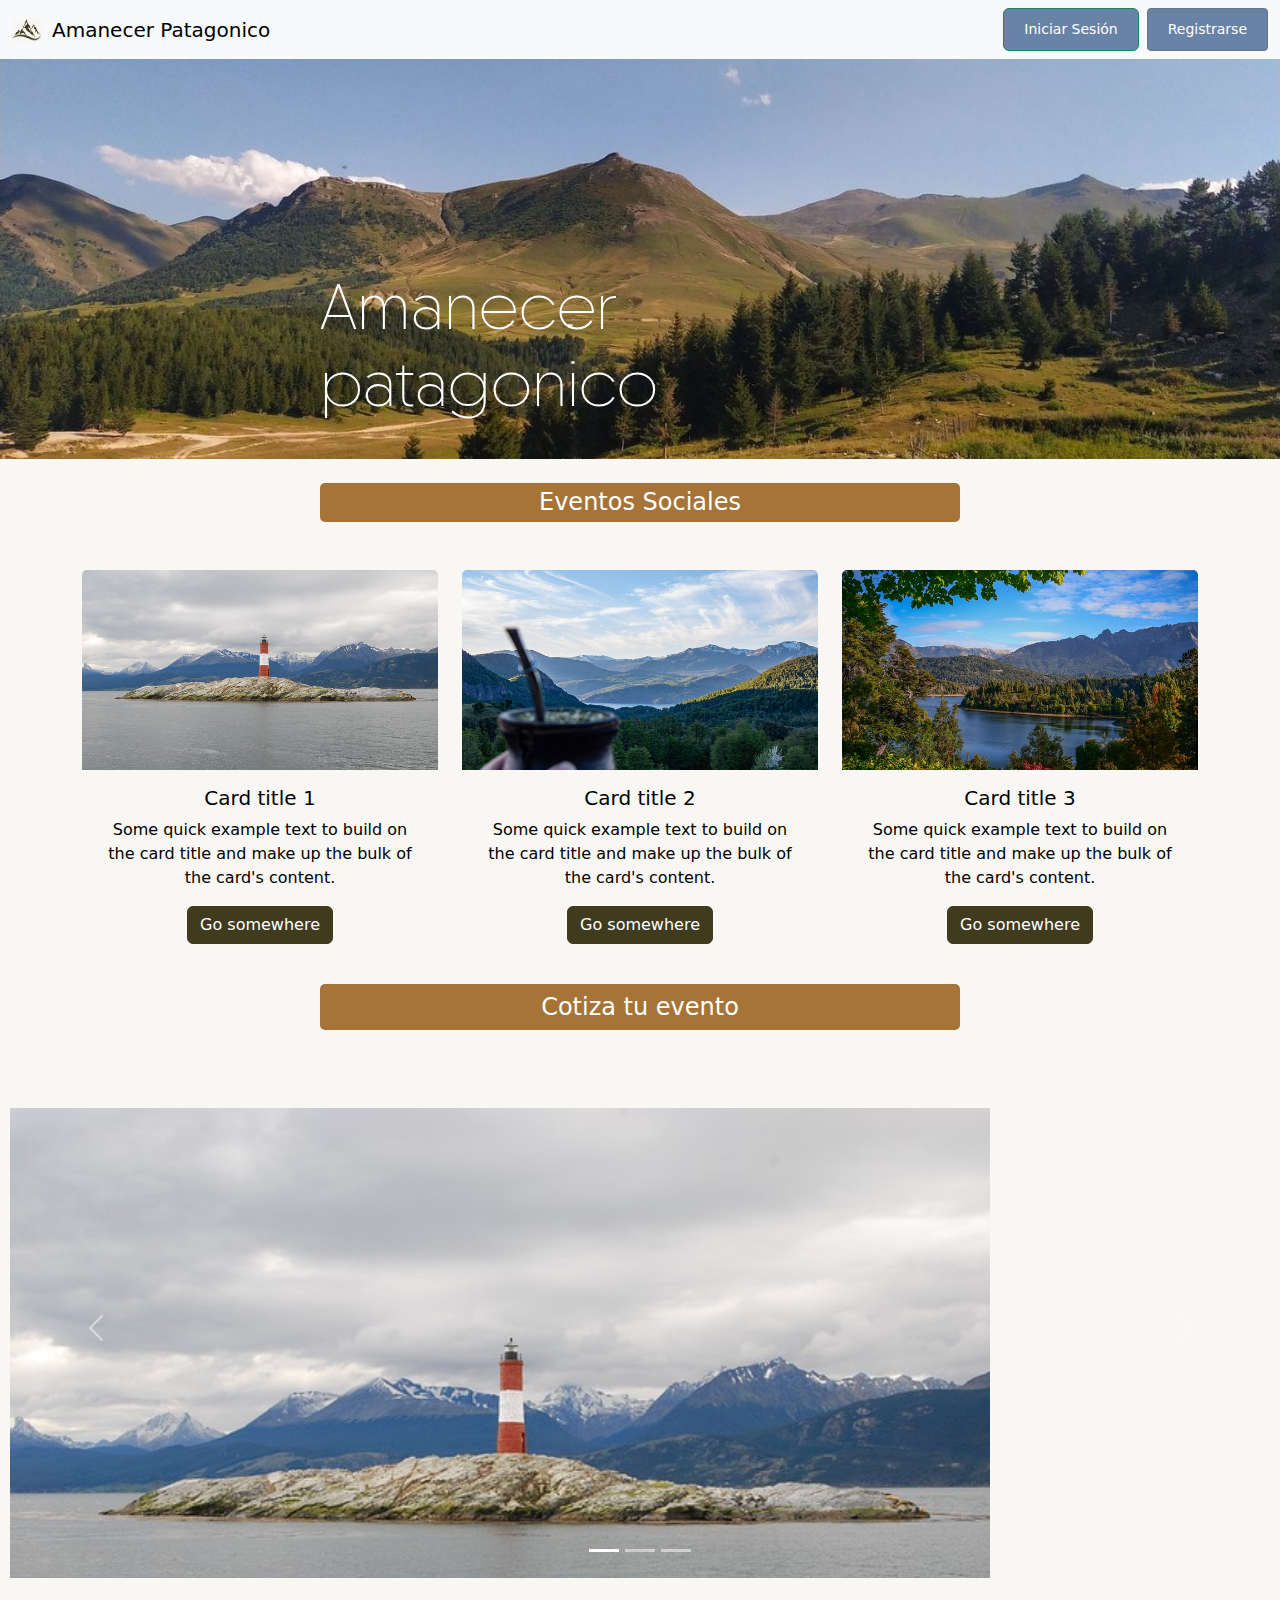
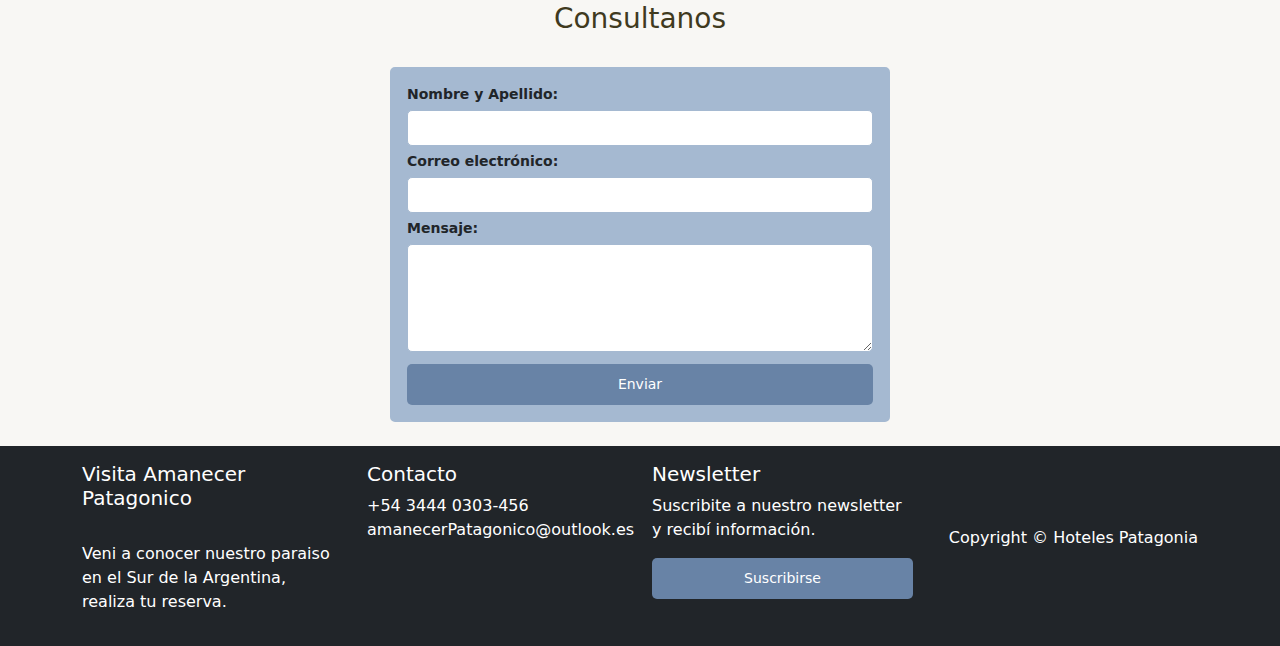
==== Amanecer Patagonico/index.html @ a2733d38 "Add files via upload" ====
<!doctype html>
  <html lang="en">
  <head>
      <meta charset="utf-8">
      <meta name="viewport" content="width=device-width, initial-scale=1">
      <title>Amanecer Patagonico</title>
      <link href="https://cdn.jsdelivr.net/npm/bootstrap@5.3.3/dist/css/bootstrap.min.css" rel="stylesheet" integrity="sha384-QWTKZyjpPEjISv5WaRU9OFeRpok6YctnYmDr5pNlyT2bRjXh0JMhjY6hW+ALEwIH" crossorigin="anonymous">
      <link rel="stylesheet" href="Estilos/estilo.css">
      <link rel="stylesheet" href="Fuentes/Chopin-Light.ttf">
  </head>
  <body>

    <nav class="navbar navbar-expand-lg bg-body-tertiary">
      <div class="container-fluid">
        <img src="Imagenes/SinLetra.png" alt="Bootstrap" width="30" height="24" style="margin-right: 10px;">

        <a class="navbar-brand" href="#">Amanecer Patagonico</a>
        
        <button class="navbar-toggler" type="button" data-bs-toggle="collapse" data-bs-target="#navbarScroll" aria-controls="navbarScroll" aria-expanded="false" aria-label="Toggle navigation">
          <span class="navbar-toggler-icon"></span>
        </button>
    
        <div class="collapse navbar-collapse justify-content-end" id="navbarScroll">
          <ul class="navbar-nav">
            <li class="nav-item">
            
              <a class="btn btn-outline-success me-2" href="inicio.html">Iniciar Sesión</a>
            </li>
            <li class="nav-item">
              <a class="btn btn-sm btn-outline-secondary" href="registrarse.html">Registrarse</a>
            </li>
          </ul>
        </div>
      </div>
    </nav>
    
  
      <div class="imagen1">
          <h1>Amanecer patagonico</h1>
          <img src="Imagenes/imagen1.jpeg" alt="imagen1">
      </div>
<br>


<h2>Eventos Sociales</h2>
<div class="container mt-5">
  <div class="row justify-content-center">
    <div class="col-4">
      <div class="card" style="width: 100%;">
        <img src="Imagenes/tarjeta1.jpg" class="card-img-top" alt="...">
        <div class="card-body">
          <h5 class="card-title">Card title 1</h5>
          <p class="card-text">Some quick example text to build on the card title and make up the bulk of the card's content.</p>
          <a href="#" class="btn btn-primary">Go somewhere</a>
        </div>
      </div>
    </div>

    <div class="col-4">
      <div class="card" style="width: 100%;">
        <img src="Imagenes/tarjeta2.jpg" class="card-img-top" alt="...">
        <div class="card-body">
          <h5 class="card-title">Card title 2</h5>
          <p class="card-text">Some quick example text to build on the card title and make up the bulk of the card's content.</p>
          <a href="#" class="btn btn-primary">Go somewhere</a>
        </div>
      </div>
    </div>

    <div class="col-4">
      <div class="card" style="width: 100%;">
        <img src="Imagenes/tarjeta3.jpg" class="card-img-top" alt="...">
        <div class="card-body">
          <h5 class="card-title">Card title 3</h5>
          <p class="card-text">Some quick example text to build on the card title and make up the bulk of the card's content.</p>
          <a href="#" class="btn btn-primary">Go somewhere</a>
        </div>
      </div>
    </div>
  </div>
</div>


<br>



<a href="#formulario" class="cotiza-button">Cotiza tu evento</a>



<br>
<br>
<div id="carouselExampleIndicators" class="carousel slide">
  <div class="carousel-indicators">
    <button type="button" data-bs-target="#carouselExampleIndicators" data-bs-slide-to="0" class="active" aria-current="true" aria-label="Slide 1"></button>
    <button type="button" data-bs-target="#carouselExampleIndicators" data-bs-slide-to="1" aria-label="Slide 2"></button>
    <button type="button" data-bs-target="#carouselExampleIndicators" data-bs-slide-to="2" aria-label="Slide 3"></button>
  </div>
  <div class="carousel-inner">
    <div class="carousel-item active">
      <img src="Imagenes/tarjeta1.jpg" class="d-block w-100" alt="...">
    </div>
    <div class="carousel-item">
      <img src="Imagenes/tarjeta2.jpg" class="d-block w-100" alt="...">
    </div>
    <div class="carousel-item">
      <img src="Imagenes/tarjeta3.jpg" class="d-block w-100" alt="...">
    </div>
  </div>
  <button class="carousel-control-prev" type="button" data-bs-target="#carouselExampleIndicators" data-bs-slide="prev">
    <span class="carousel-control-prev-icon" aria-hidden="true"></span>
    <span class="visually-hidden">Previous</span>
  </button>
  <button class="carousel-control-next" type="button" data-bs-target="#carouselExampleIndicators" data-bs-slide="next">
    <span class="carousel-control-next-icon" aria-hidden="true"></span>
    <span class="visually-hidden">Next</span>
  </button>
</div>
<br>

<h3>Consultanos</h3>
<BR>
  <div id="formulario" class="Formulario">

  <form action="" method="post">
      <div class="form-group">
          <label for="nombre">Nombre y Apellido:</label>
          <input type="text" id="nombre" name="nombre" required>
      </div>
      <div class="form-group">
          <label for="correo">Correo electrónico:</label>
          <input type="email" id="correo" name="correo" required>
      </div>
      <div class="form-group">
          <label for="mensaje">Mensaje:</label>
          <textarea id="mensaje" name="mensaje" rows="5" required></textarea>
      </div>
      <button type="submit">Enviar</button>
  </form>
</div>

<br>
<footer class="py-3 bg-dark text-white">
  <div class="container">
    <div class="row">
      <div class="col-6 col-md-3">
        <h5>Visita Amanecer Patagonico</h5>
          <br>
          <p> Veni a conocer nuestro paraiso en el Sur de la Argentina, realiza tu reserva.</p>
      </div>
      <div class="col-6 col-md-3">
        <h5>Contacto</h5>
        <p>+54 3444 0303-456<br />amanecerPatagonico@outlook.es</p>
      </div>
      <div class="col-6 col-md-3">
        <h5>Newsletter</h5>
        <p>Suscribite a nuestro newsletter y recibí información.</p>
        <form>
          <button type="submit" class="btn btn-primary btn-suscribir">Suscribirse</button>

         
        </form>
      </div>
      <div class="col-6 col-md-3 d-flex align-items-center justify-content-end">
        <p>Copyright © Hoteles Patagonia</p>
      </div>
    </div>
  </div>
</footer>

      <script src="https://cdn.jsdelivr.net/npm/bootstrap@5.3.3/dist/js/bootstrap.bundle.min.js" integrity="sha384-YvpcrYf0tY3lHB60NNkmXc5s9fDVZLESaAA55NDzOxhy9GkcIdslK1eN7N6jIeHz" crossorigin="anonymous"></script>
  </body>
</html>
---- Amanecer Patagonico/Estilos/estilo.css ----
@font-face {
    font-family: 'Chopin Light';
    src: url('../Fuentes/Chopin-Light.ttf') format('truetype');
    font-weight: normal;
    font-style: normal;
}
  body{
    background-color: #F8F7F4;
  }
h2 {
    text-align: center; 
    background-color:  #A67437; 
    color: #ffffff;
    padding: 5px; 
    width: 50%; 
    margin: 0 auto;
    font-size: 1.5em;
    border-radius: 5px;
}

.imagen1 {
    position: relative;
    height: 400px;
    z-index: 2;
}

.imagen1 h1 {
    position: absolute;
    top: 210px;
    left: 50%;
    transform: translateX(-50%);
    z-index: 1;
    color: #fff;
    font-family: 'Chopin Light', sans-serif;
    font-size: 400%;
}


.imagen1 img {
    width: 100%;
    height: 100%;
    object-fit: cover;
}

.card-img-top {
    height: 200px; 
    object-fit: cover; 
}
.card-body {
    text-align: center; 
}
/* Estilos CSS para las tarjetas */
.card {
  background-color: transparent; /* Quítale el fondo */
  border: none; /* Quita el borde si lo hubiera */
}

.card-title, .card-text {
  color: black; /* Cambia el color del texto a negro */
}

.card-body .btn-primary {
    background-color: #403A1E; 
    color: #ffffff; 
    border-color: #403A1E;
}

.Formulario {
        max-width: 500px;
        margin: 0 auto; 
        padding: 15px; 
        border: 2px solid #A5B9D1; 
        background-color: #A5B9D1;
        border-radius: 5px; 
    }
    
    form {
        display: flex;
        flex-direction: column;
        gap: 5px; 
        border-radius: 5px; 
        
    }
    .form-group {
        margin-bottom: 0; 
    }
    label {
        display: block;
        margin-bottom: 5px;
        font-weight: bold;
        font-size: 14px; 
    }
    input,
    textarea,
    select {
        width: 100%;
        padding: 8px;
        border: 1px solid #A5B9D1;
        border-radius: 5px;
        box-sizing: border-box;
        font-size: 12px; 
    }
    button[type="submit"] {
        width: 100%;
        padding: 10px;
        border: none;
        border-radius: 5px;
        background-color: #6883A6; 
        color: #fff; 
        cursor: pointer;
        font-size: 14px; 
    }
    h3{
        text-align: center;
        color: #403A1E;
    }

   
    
    .cotiza-button {
      text-align: center; 
      background-color:  #A67437; 
      color: #ffffff;
      padding: 5px; 
      width: 50%; 
      margin: 0 auto;
      font-size: 1.5em;
      border-radius: 5px;
      text-decoration: none;
      display: block;
      width: 50%; 
      transition: background-color 0.3s ease; 
    }
    
    .cotiza-button:hover {
      background-color: #774422; 
    }

      .navbar-nav .btn { 
        margin-top: auto; 
      } 

        .navbar-nav .btn-outline-success { 
          color: #ffffff; 
          background-color:  #6883A6; 
          border-color: none; 
          font-size: 14px; 
          padding: 10px 20px; 
          transition: 0.3 s ease; 
        } 
        
        .navbar-nav .btn-outline-secondary { 
          color: #ffffff; 
          background-color: #6883A6; 
          border-color: none; 
          font-size: 14px; 
          padding: 10px 20px; 
          transition: 0.3 s ease; 
        } 
        
        .navbar-nav .btn-outline-success:hover { 
          background-color: #A5B9D1; 
        } 

          .navbar-nav .btn-outline-secondary:hover { 
          background-color : #A5B9D1; }
            
      .btn-suscribir { 
        background-color: #6883A6; 
        color: #fff; 
        border: none; 
        padding: 10px 20px; 
        font-size: 16px; 
        border-radius: 5px; 
        cursor:pointer; } 
        
        .btn-suscribir:hover { 
          background-color: #A5B9D1; } 
          
       .carousel-inner{ 
        height: 700px; 
        width: 300px; 
        padding: 30px 10px; }
        
        
        .carousel-item img {
          width: 150%;
          height: 500%;
          object-fit: cover;
      }

      .carousel-inner{
width: 1000px;
height: 500px;

      }
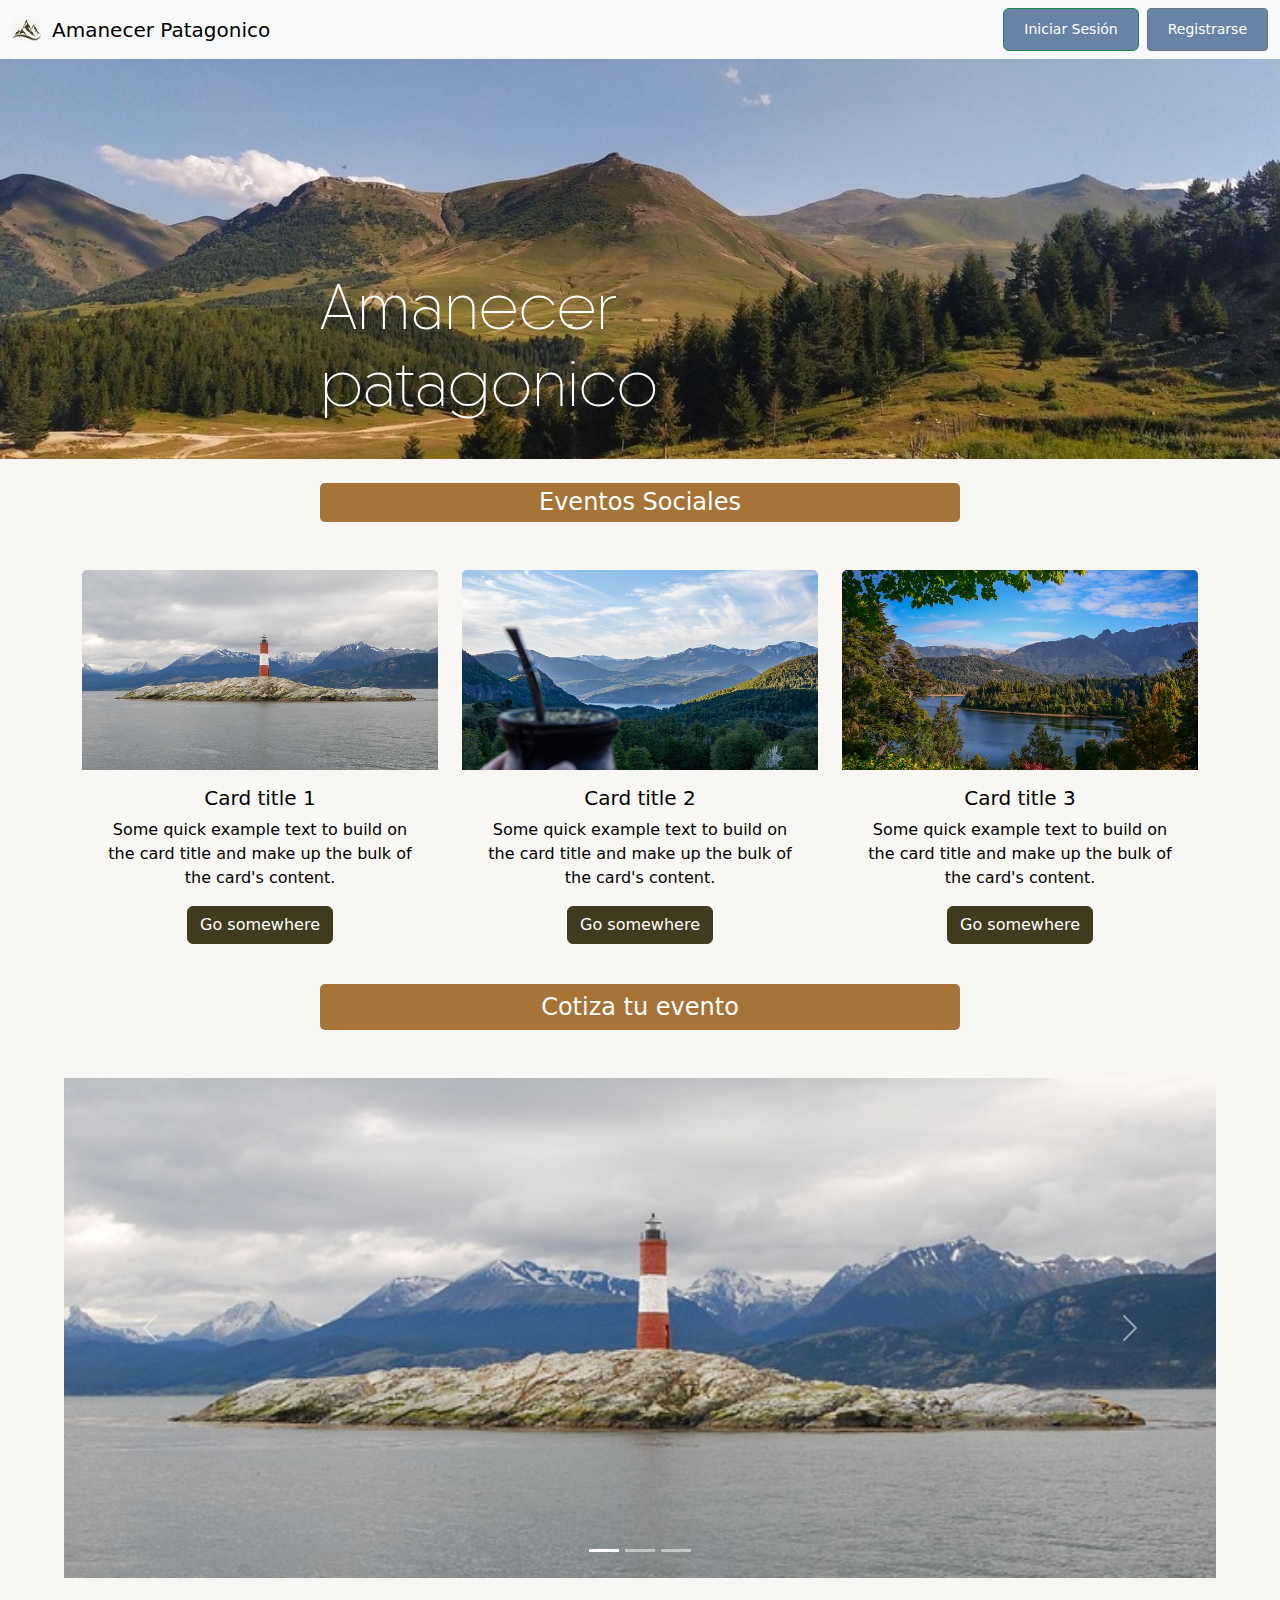
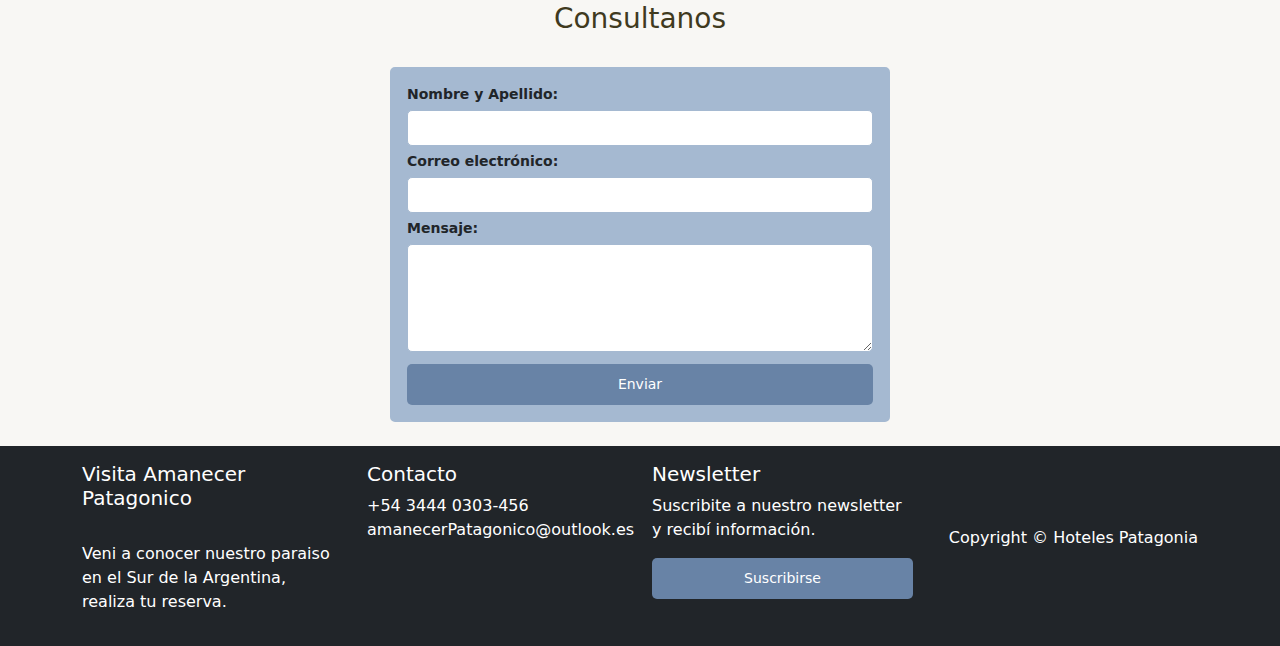
==== commit 224e62b4: "seis de sept" ====
--- a/Amanecer Patagonico/index.html
+++ b/Amanecer Patagonico/index.html
@@ -1,4 +1,4 @@
- <!doctype html>
+<!doctype html>
   <html lang="en">
   <head>
       <meta charset="utf-8">
--- a/Amanecer Patagonico/Estilos/estilo.css
+++ b/Amanecer Patagonico/Estilos/estilo.css
@@ -2,15 +2,125 @@
 
 
 @font-face {
-    font-family: 'Chopin Light';
-    src: url('../Fuentes/Chopin-Light.ttf') format('truetype');
-    font-weight: normal;
-    font-style: normal;
+  font-family: 'Chopin Light';
+  src: url('../Fuentes/Chopin-Light.ttf') format('truetype');
+  font-weight: normal;
+  font-style: normal;
 }
-  body{
-    background-color: #F8F7F4;
+body{
+  background-color: #F8F7F4;
+}
+h2 {
+  text-align: center; 
+  background-color:  #A67437; 
+  color: #ffffff;
+  padding: 5px; 
+  width: 50%; 
+  margin: 0 auto;
+  font-size: 1.5em;
+  border-radius: 5px;
+}
+
+.imagen1 {
+  position: relative;
+  height: 400px;
+  z-index: 2;
+}
+
+.imagen1 h1 {
+  position: absolute;
+  top: 210px;
+  left: 50%;
+  transform: translateX(-50%);
+  z-index: 1;
+  color: #fff;
+  font-family: 'Chopin Light', sans-serif;
+  font-size: 400%;
+}
+
+
+.imagen1 img {
+  width: 100%;
+  height: 100%;
+  object-fit: cover;
+}
+
+.card-img-top {
+  height: 200px; 
+  object-fit: cover; 
+}
+.card-body {
+  text-align: center; 
+}
+
+.card {
+background-color: transparent; 
+border: none; 
+}
+
+.card-title, .card-text {
+color: black; 
+}
+
+.card-body .btn-primary {
+  background-color: #403A1E; 
+  color: #ffffff; 
+  border-color: #403A1E;
+}
+
+.Formulario {
+      max-width: 500px;
+      margin: 0 auto; 
+      padding: 15px; 
+      border: 2px solid #A5B9D1; 
+      background-color: #A5B9D1;
+      border-radius: 5px; 
   }
-h2 {
+  
+  form {
+      display: flex;
+      flex-direction: column;
+      gap: 5px; 
+      border-radius: 5px; 
+      
+  }
+  .form-group {
+      margin-bottom: 0; 
+  }
+  label {
+      display: block;
+      margin-bottom: 5px;
+      font-weight: bold;
+      font-size: 14px; 
+  }
+  input,
+  textarea,
+  select {
+      width: 100%;
+      padding: 8px;
+      border: 1px solid #A5B9D1;
+      border-radius: 5px;
+      box-sizing: border-box;
+      font-size: 12px; 
+  }
+  button[type="submit"] {
+      width: 100%;
+      padding: 10px;
+      border: none;
+      border-radius: 5px;
+      background-color: #6883A6; 
+      color: #fff; 
+      cursor: pointer;
+      font-size: 14px; 
+  }
+  h3{
+      text-align: center;
+      color: #403A1E;
+  }
+
+ 
+  
+  .cotiza-button {
     text-align: center; 
     background-color:  #A67437; 
     color: #ffffff;
@@ -19,182 +129,67 @@
     margin: 0 auto;
     font-size: 1.5em;
     border-radius: 5px;
-}
+    text-decoration: none;
+    display: block;
+    width: 50%; 
+    transition: background-color 0.3s ease; 
+  }
+  
+  .cotiza-button:hover {
+    background-color: #774422; 
+  }
 
-.imagen1 {
-    position: relative;
-    height: 400px;
-    z-index: 2;
-}
+    .navbar-nav .btn { 
+      margin-top: auto; 
+    } 
 
-.imagen1 h1 {
-    position: absolute;
-    top: 210px;
-    left: 50%;
-    transform: translateX(-50%);
-    z-index: 1;
-    color: #fff;
-    font-family: 'Chopin Light', sans-serif;
-    font-size: 400%;
-}
-
-
-.imagen1 img {
-    width: 100%;
-    height: 100%;
-    object-fit: cover;
-}
-
-.card-img-top {
-    height: 200px; 
-    object-fit: cover; 
-}
-.card-body {
-    text-align: center; 
-}
-/* Estilos CSS para las tarjetas */
-.card {
-  background-color: transparent; /* Quítale el fondo */
-  border: none; /* Quita el borde si lo hubiera */
-}
-
-.card-title, .card-text {
-  color: black; /* Cambia el color del texto a negro */
-}
-
-.card-body .btn-primary {
-    background-color: #403A1E; 
-    color: #ffffff; 
-    border-color: #403A1E;
-}
-
-.Formulario {
-        max-width: 500px;
-        margin: 0 auto; 
-        padding: 15px; 
-        border: 2px solid #A5B9D1; 
-        background-color: #A5B9D1;
-        border-radius: 5px; 
-    }
-    
-    form {
-        display: flex;
-        flex-direction: column;
-        gap: 5px; 
-        border-radius: 5px; 
-        
-    }
-    .form-group {
-        margin-bottom: 0; 
-    }
-    label {
-        display: block;
-        margin-bottom: 5px;
-        font-weight: bold;
+      .navbar-nav .btn-outline-success { 
+        color: #ffffff; 
+        background-color:  #6883A6; 
+        border-color: none; 
         font-size: 14px; 
-    }
-    input,
-    textarea,
-    select {
-        width: 100%;
-        padding: 8px;
-        border: 1px solid #A5B9D1;
-        border-radius: 5px;
-        box-sizing: border-box;
-        font-size: 12px; 
-    }
-    button[type="submit"] {
-        width: 100%;
-        padding: 10px;
-        border: none;
-        border-radius: 5px;
+        padding: 10px 20px; 
+        transition: 0.3 s ease; 
+      } 
+      
+      .navbar-nav .btn-outline-secondary { 
+        color: #ffffff; 
         background-color: #6883A6; 
-        color: #fff; 
-        cursor: pointer;
+        border-color: none; 
         font-size: 14px; 
-    }
-    h3{
-        text-align: center;
-        color: #403A1E;
-    }
-
-   
-    
-    .cotiza-button {
-      text-align: center; 
-      background-color:  #A67437; 
-      color: #ffffff;
-      padding: 5px; 
-      width: 50%; 
-      margin: 0 auto;
-      font-size: 1.5em;
-      border-radius: 5px;
-      text-decoration: none;
-      display: block;
-      width: 50%; 
-      transition: background-color 0.3s ease; 
-    }
-    
-    .cotiza-button:hover {
-      background-color: #774422; 
-    }
-
-      .navbar-nav .btn { 
-        margin-top: auto; 
+        padding: 10px 20px; 
+        transition: 0.3 s ease; 
+      } 
+      
+      .navbar-nav .btn-outline-success:hover { 
+        background-color: #A5B9D1; 
       } 
 
-        .navbar-nav .btn-outline-success { 
-          color: #ffffff; 
-          background-color:  #6883A6; 
-          border-color: none; 
-          font-size: 14px; 
-          padding: 10px 20px; 
-          transition: 0.3 s ease; 
-        } 
+        .navbar-nav .btn-outline-secondary:hover { 
+        background-color : #A5B9D1; }
+          
+    .btn-suscribir { 
+      background-color: #6883A6; 
+      color: #fff; 
+      border: none; 
+      padding: 10px 20px; 
+      font-size: 16px; 
+      border-radius: 5px; 
+      cursor:pointer; } 
+      
+      .btn-suscribir:hover { 
+        background-color: #A5B9D1; } 
         
-        .navbar-nav .btn-outline-secondary { 
-          color: #ffffff; 
-          background-color: #6883A6; 
-          border-color: none; 
-          font-size: 14px; 
-          padding: 10px 20px; 
-          transition: 0.3 s ease; 
-        } 
-        
-        .navbar-nav .btn-outline-success:hover { 
-          background-color: #A5B9D1; 
-        } 
-
-          .navbar-nav .btn-outline-secondary:hover { 
-          background-color : #A5B9D1; }
-            
-      .btn-suscribir { 
-        background-color: #6883A6; 
-        color: #fff; 
-        border: none; 
-        padding: 10px 20px; 
-        font-size: 16px; 
-        border-radius: 5px; 
-        cursor:pointer; } 
-        
-        .btn-suscribir:hover { 
-          background-color: #A5B9D1; } 
-          
-       .carousel-inner{ 
-        height: 700px; 
-        width: 300px; 
-        padding: 30px 10px; }
-        
-        
-        .carousel-item img {
-          width: 150%;
-          height: 500%;
-          object-fit: cover;
-      }
-
-      .carousel-inner{
-width: 1000px;
-height: 500px;
-
-      }
-      +    
+    .carousel {
+      margin: 0 auto; 
+      width: 90%; 
+      margin-left: 5%; 
+      margin-right: 5%;
+    }
+    .carousel-item img {
+      width: 600px; 
+      height: 500px; 
+      object-fit: cover; 
+    }
+    